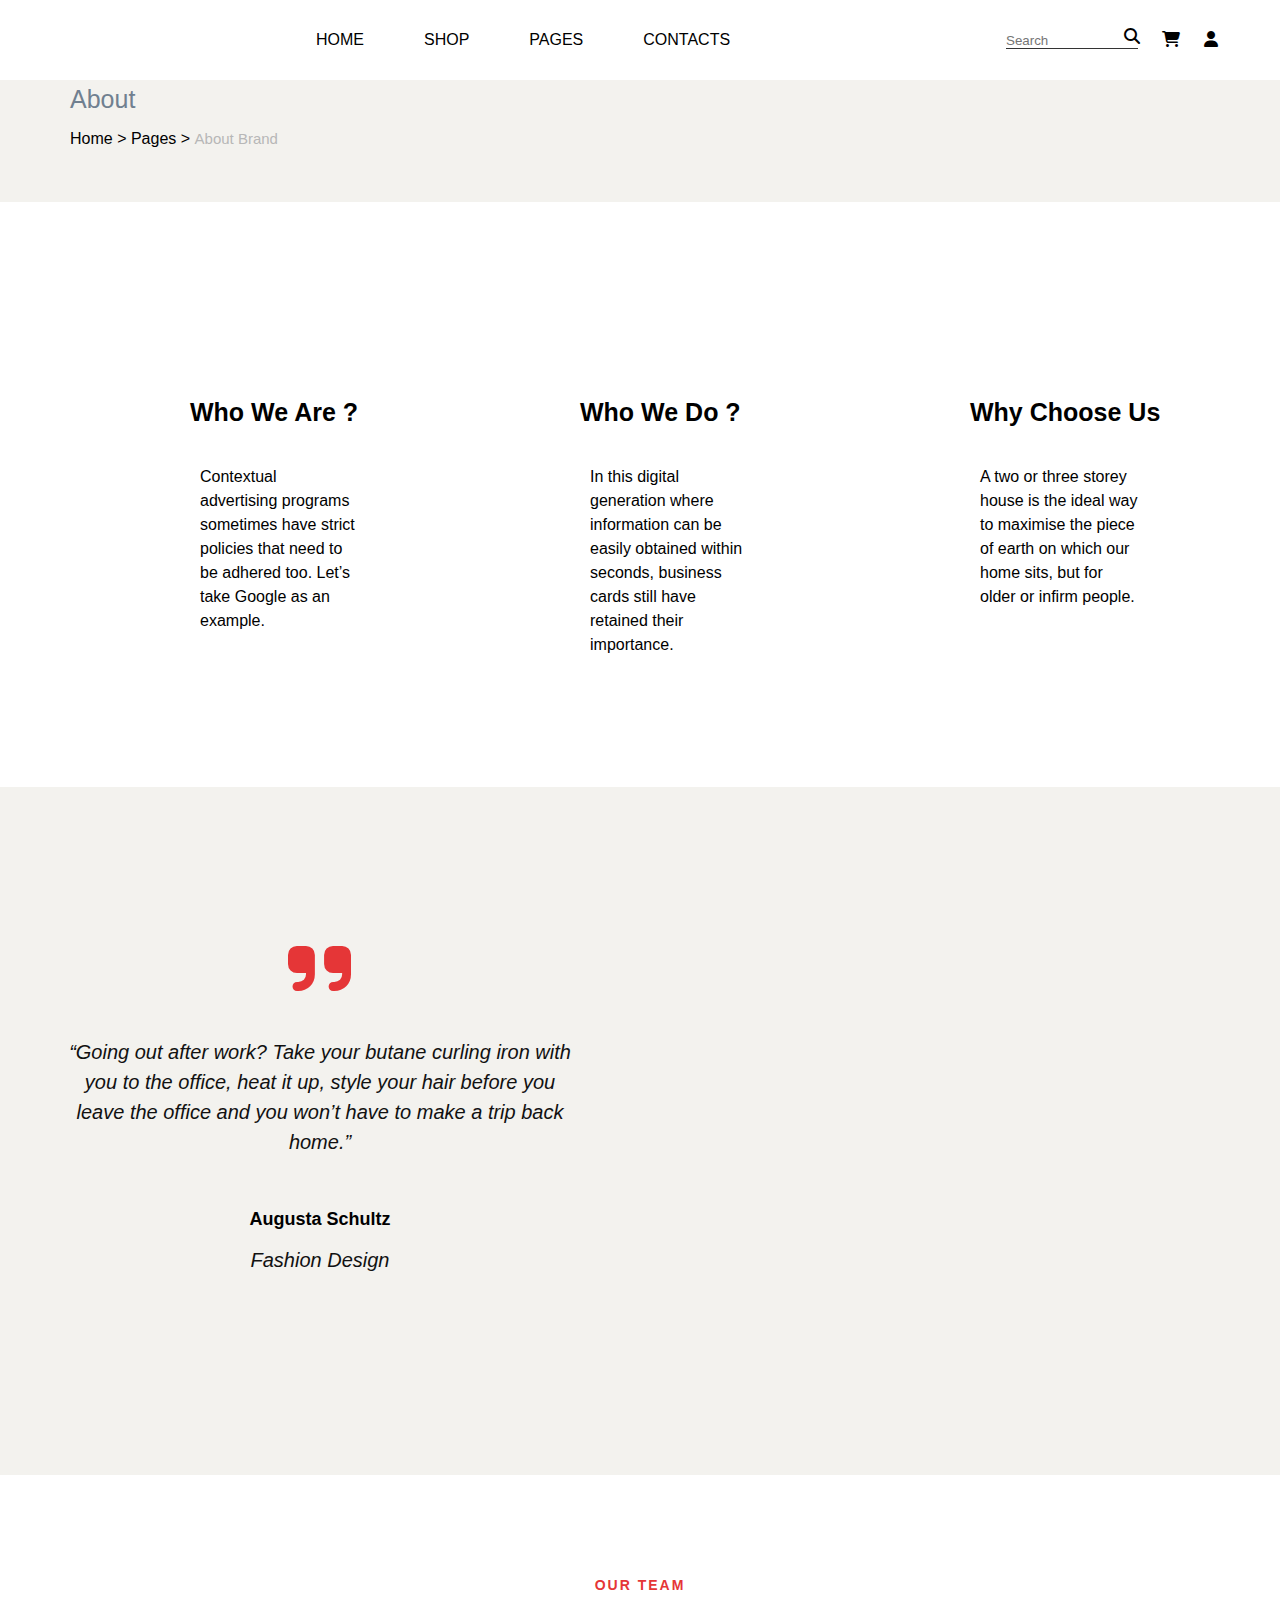
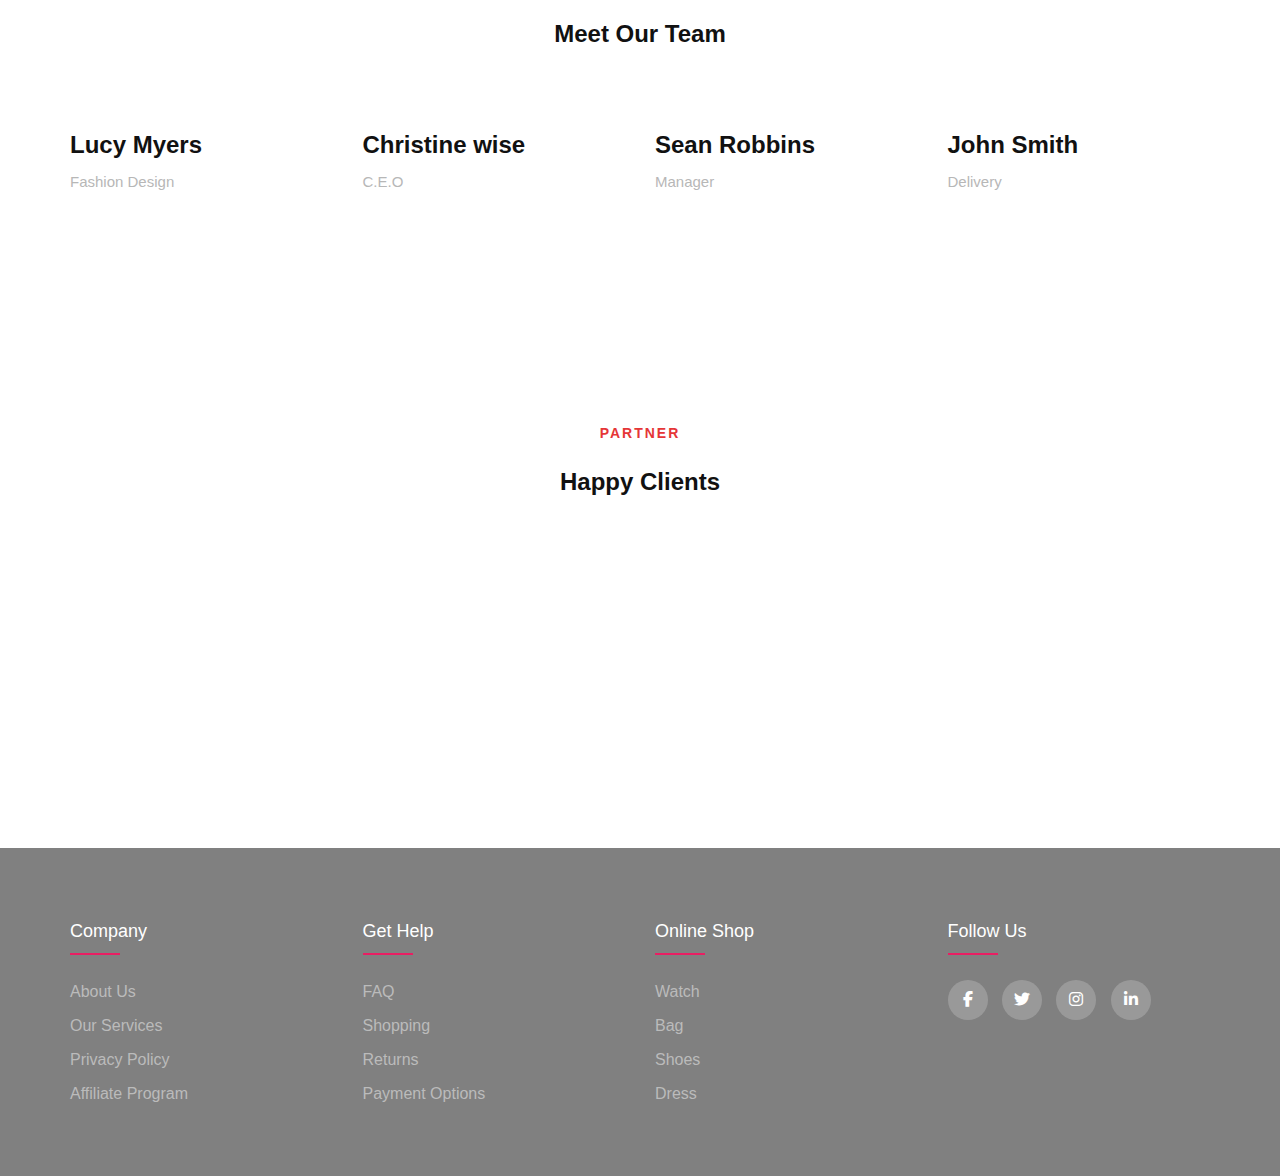
==== about.html @ eee7e08b "Add files via upload" ====
<!DOCTYPE html>
<html lang="en">
<head>
    <meta charset="UTF-8">
    <meta http-equiv="X-UA-Compatible" content="IE=edge">
    <meta name="viewport" content="width=device-width, initial-scale=1.0">
    <title>Document</title>
    <script src="https://ajax.googleapis.com/ajax/libs/jquery/3.6.0/jquery.min.js"></script>
   <script src="https://maxcdn.bootstrapcdn.com/bootstrap/3.4.1/js/bootstrap.min.js"></script>
    <link rel="stylesheet" href="index.css">
    <link rel="stylesheet" href="https://cdnjs.cloudflare.com/ajax/libs/font-awesome/6.1.1/css/all.min.css">
    <LINk rel="stylesheet" href="style.css"></LINk>
</head>
<body>
    <header>

        <div class="logo">
            <a href="menu.html"> <img src="uploads/1.png" alt=""></a> 
        </div>

        <div class="menu">
          <li><a href="menu.html">HOME</a></li>
          <li><a href="cartegory.html">SHOP</a></li>
          <li><a href="">PAGES</a>
            <ul class="sub-menu">
                <li><a href="about.html">About Brand</a></li>
                <li><a href="cart.html">Shopping Cart</a></li>
                <li><a href="Blog.html">Blog</a></li>
            </ul>


        </li>
             
          <li><a href="contacts.html">CONTACTS</a></li>
        </div>

        <div class="other">

            <li><input placeholder="Search" type="text"><i class="fa-solid fa-magnifying-glass"></i></li>
            <li><a href=""><i class="fa-solid fa-cart-shopping"></i></a></li>
            <li><a href=""><i class="fa-solid fa-user"></i></a></li>
            
        </div>
    </header>
     
    <section class="breadcrumb-option">
         <div class="container">
           <div class="row">
             <div class="col-lg-12">
         <div class="breadcrumb__text">
             <h4>About</h4>
         <div class="breadcrumb__links">
             <a href="./index.html">Home > </i></a>
            <a href="./shop.html">Pages ></i></a>
             <span>About Brand</span>
        </div>
        </div>
        </div>
        </div>
        </div>
        </section>



 
    <section class="about spad">
        <div class="container">
        <div class="row">
        <div class="col-lg-12">
        <div class="about__pic">
        <img src="uploads/BIA 1.jpg" alt="" data-pagespeed-url-hash="4260537374" onload="pagespeed.CriticalImages.checkImageForCriticality(this);">
        </div>
        </div>
        </div>
        <div class="row">
        <div class="col-lg-4 col-md-4 col-sm-6">
        <div class="about__item">
        <h4>Who We Are ?</h4>
        <p>Contextual advertising programs sometimes have strict policies that need to be adhered too.
        Let’s take Google as an example.</p>
        </div>
        </div>
        <div class="col-lg-4 col-md-4 col-sm-6">
        <div class="about__item">
        <h4>Who We Do ?</h4>
        <p>In this digital generation where information can be easily obtained within seconds, business
        cards still have retained their importance.</p>
        </div>
        </div>
        <div class="col-lg-4 col-md-4 col-sm-6">
        <div class="about__item">
        <h4>Why Choose Us</h4>
        <p>A two or three storey house is the ideal way to maximise the piece of earth on which our home
        sits, but for older or infirm people.</p>
        </div>
        </div>
        </div>
        </div>
        </section>

 <section class="testimonial">
 <div class="container-fluid"> 
    <div class="row">
        <div class="col-lg-6 p-0">
         <div class="testimonial__text">
            <span ><i class="fa-solid fa-quote-right"></i></span>
             <p>“Going out after work? Take your butane curling iron with you to the office, heat it up,
            style your hair before you leave the office and you won’t have to make a trip back home.”
            </p>
               <div class="testimonial__author">
                <div class="testimonial__author__pic">
                  <img src="uploads/avatar.webp" alt="" data-pagespeed-url-hash="1833833429" onload="pagespeed.CriticalImages.checkImageForCriticality(this);">
                </div>
            <div class="testimonial__author__text">
              <h5>Augusta Schultz</h5>
              <p>Fashion Design</p>
             </div>
      </div>
        </div>
            </div>
             <div class="col-lg-6 p-0">
             <div class="testimonial__pic set-bg" >
                <img src="uploads/bia2 (1).jpg" alt="">
              </div>
              </div>
         </div>
        </div>
    </section>
            <section class="team spad">
                <div class="container">
                    <div class="row">
                        <div class="col-lg-12">
                            <div class="section-title">
                                <span> Our Team</span>
                                <h2>Meet Our Team</h2>
                            </div>

                        </div>
                    </div>
                    <div class="row">
                        <div class="col-lg-3 col-md-6 col-sm-6 Images">
                            <div class="team__item">
                                <img src="uploads/ava.jpg" alt="">
                                <h4>Lucy Myers</h4>
                                <span>Fashion Design</span>
                            </div>
                        </div>


                        <div class="col-lg-3 col-md-6 col-sm-6 Images">
                            <div class="team__item">
                                <img src="uploads/ava1.jpg" alt="">
                                <h4>Christine wise</h4>
                                <span>C.E.O</span>
                            </div>
                        </div>

                        <div class="col-lg-3 col-md-6 col-sm-6 Images">
                            <div class="team__item">
                                <img src="uploads/ava2.jpg" alt="">
                                <h4>Sean Robbins</h4>
                                <span>Manager</span>
                            </div>
                        </div>



                        <div class="col-lg-3 col-md-6 col-sm-6 Images">
                            <div class="team__item">
                                <img src="uploads/ava.jpg" alt="">
                                <h4>John Smith</h4>
                                <span>Delivery</span>
                            </div>
                        </div>

                    </div>
                </div>
               
                
                </section>

<section class="clients spad">
    <div class="container">
        <div class="row">
         <div class="col-lg-12">
            <div class="section-title">
                 <span>Partner</span>
                <h2>Happy Clients</h2>
            </div>
        </div>
    </div>
            <div class="row">

            <div class="col-lg-3 col-md-4 col-sm-4 col-6">
                <a href="#" class="client__item"><img src="uploads/logo1.webp" alt=""></a>
            </div>

            <div class="col-lg-3 col-md-4 col-sm-4 col-6">
                <a href="#" class="client__item"><img src="uploads/logo2.webp" alt=""></a>
             </div>

            <div class="col-lg-3 col-md-4 col-sm-4 col-6">
                <a href="#" class="client__item"><img src="uploads/logo3.webp" alt=""></a>
             </div>
            <div class="col-lg-3 col-md-4 col-sm-4 col-6">
                <a href="#" class="client__item"><img src="uploads/logo4.webp" alt=""></a>
                   </div>
             <div class="col-lg-3 col-md-4 col-sm-4 col-6">
                <a href="#" class="client__item"><img src="uploads/logo5.webp" alt=""></a>
                </div>

            <div class="col-lg-3 col-md-4 col-sm-4 col-6">
                <a href="#" class="client__item"><img src="uploads/logo1.webp" alt=""></a>
            </div>
            <div class="col-lg-3 col-md-4 col-sm-4 col-6">
                <a href="#" class="client__item"><img src="uploads/logo6.webp" alt=""></a>
                </div>
                
            <div class="col-lg-3 col-md-4 col-sm-4 col-6">
                <a href="#" class="client__item"><img src="uploads/logo7.webp" alt=""></a>
                </div>
        </div>
            </div>
 </section>








    <!-- FOOTER -->
    <footer class="footer">
        <div class="container">
          <div class="row">
            <div class="footer-col">
              <h4>company</h4>
              <ul>
                <li><a href="#">About us</a></li>
                <li><a href="#">Our services</a></li>
                <li><a href="#">Privacy policy</a></li>
                <li><a href="#">Affiliate program</a></li>
              </ul>
            </div>
            <div class="footer-col">
              <h4>get help</h4>
              <ul>
                <li><a href="#">FAQ</a></li>
                <li><a href="#">Shopping</a></li>
                <li><a href="#">Returns</a></li>
                <li><a href="#">Payment options</a></li>
              </ul>
            </div>
            <div class="footer-col">
              <h4>online shop</h4>
              <ul>
                <li><a href="#">Watch</a></li>
                <li><a href="#">Bag</a></li>
                <li><a href="#">Shoes</a></li>
                <li><a href="#">Dress</a></li>
              </ul>
            </div>
            <div class="footer-col">
              <h4>Follow us</h4>
              <div class="social-links">
                <a href="#"><i class="fab fa-facebook-f"></i></a>
                <a href="#"><i class="fab fa-twitter"></i></a>
                <a href="#"><i class="fab fa-instagram"></i></a>
                <a href="#"><i class="fab fa-linkedin-in"></i></a>
              </div>
            </div>
          </div>
        </div>
     </footer>
</body>





</html>
---- index.css ----
* {
    margin: 0;
    padding: 0;
    box-sizing: border-box;
    font-family: Arial, Helvetica, sans-serif;
}

li {
    list-style: none;
}

a {
    text-decoration: none;
    color: black;
}

header {
    display: flex;
    justify-content: space-between;
    padding: 0px 50px;
    height: 80px;
    align-items: center;
    position: fixed;
    top: 0;
    left: 0;
    z-index: 1;
    background: #C0C0C0;
    width: 100%;
}

header:hover {
    background: rgba(255, 255, 255, 1);
}

header.sticky {
    background: rgba(255, 255, 255, 1);

}

.d-none {
    display: none !important;
}

.d-block {
    display: block !important;
}

.logo {
    flex: 1;
    width: 300px;
    ;
    height: auto;
    background: transparent;


}

.logo img {
    height: 90px;
}

.menu {
    flex: 3;
    display: flex;
}

.menu>li {
    padding: 0 30px;
    position: relative;
}

.menu>li:hover .sub-menu {

    visibility: visible;
    top: 45px;
}

.sub-menu {
    position: absolute;
    border: 1px solid #ccc;
    width: 150px;
    visibility: hidden;
    top: 60px;
    transition: 0.3s;
    z-index: 1;
    background: black;
}

.sud-menu ul {
    padding-left: 12px;
}

.sud-menu ul a {
    font-weight: normal;
    font-size: 12px;

}

.sub-menu a {
    color: #dddddd;
}

menu>li>a {
    font-size: 20px;
    color: black;
    display: block;
    line-height: 20px;
}

.other {
    flex: 1;
    display: flex;

}

.other>li {
    padding: 0 12px;
}

.other>li:first-child {
    position: relative;
}

.other>li:first-child input {
    border: none;
    width: 100%;
    border-bottom: 1px solid #333;
    background: transparent;
    outline: none;
}

.other>li:first-child i {
    position: absolute;
    right: 10px;
}

#slider {
    padding-bottom: 30px;
    border-bottom: 2px solid #000;
    overflow: hidden;
}

.aspect-ratio-169 {
    display: block;
    position: relative;
    padding-top: 56.25%;
    transition: 0.3s;

}

.aspect-ratio-169 img {
    display: block;
    position: absolute;
    width: 100%;
    height: 100%;
    top: 0;
    left: 0;
}

.dot-container {
    position: absolute;
    height: 30px;
    width: 100%;
    display: flex;
    align-items: center;
    text-align: center;
    justify-content: center;
}

.dot {
    height: 15px;
    width: 15px;
    background-color: #ccc;
    border-radius: 50%;
    margin-right: 12px;
    cursor: pointer;
}

.dot.active {
    background-color: #333;
}

/* CSS SẢN PHẨM*/
#wraper {
    max-width: 1170px;
    margin: 0 auto;
}

h3 {
    font-size: 18px;
    color: black;
    padding: 10px 20px;
    text-transform: uppercase;
    border: 1px solid black;
    display: inline-block;

}

.headline {
    text-align: center;
    margin: 40px 0;
}

ul.products {
    display: flex;
    flex-wrap: wrap;
    justify-content: space-between;
    list-style: none;
}

ul.products li {
    flex-basis: 25%;
    padding-left: 15px;
    padding-right: 15px;
    box-sizing: border-box;
    margin-bottom: 30px;
}

ul.products li img {
    max-width: 100%;
    height: auto;
}

ul.products li .products-top a.buy-now {
    text-transform: uppercase;
    text-decoration: none;
    text-align: center;
    display: block;
    background-color: black;
    color: azure;
    padding: 10px 0;
    position: absolute;
    bottom: -36px;
    width: 100%;
    transition: 0.25s ease-in-out;
    opacity: 0.85;
}

ul.products li :hover a.buy-now {
    bottom: 0px;
}


ul.products li .products-top .produc-thumb img {
    display: block;
}


ul.products li:hover .products-top .produc-thumb img {

    filter: opacity(80%);
}


ul.products li .products-top {
    position: relative;
    overflow: hidden;
}

ul.products li .products-info {
    padding: 10px 0;
}

ul.products li .products-info a {
    display: block;
    text-decoration: none;
}

ul.products li .products-info a.products-cat {
    font-size: 11px;
    text-transform: uppercase;
    color: gray;
    padding: 3px 0;

}

ul.products li .products-info a.products-name {
    color: black;
    padding: 3px 0;
}

ul.products li .products-info .products-price {
    color: #111;
    padding: 2px 0;
    font-weight: 600;

}

/*Css cartegory*/


.row {
    display: flex;
    flex-wrap: wrap;

}

.cartegory {
    padding: 100px 0 0;
}

.cartegory-top {
    margin-bottom: 50px;
}

.cartegory-top p {
    margin: 0 12px;
    font-size: 15px;
}

.cartegory-left {
    width: 20%;
}

.cartegory-right {
    width: 80%;
}

.cartegory-right-top-item:first-child {
    flex: 2;
    font-size: 18px;
    font-weight: bold;
}

.cartegory-right-top-item {
    flex: 1;
    padding: 0 12px;
}

.cartegory-right-top-item button {
    width: 100%;
    padding: 10px 15px;
    justify-content: space-between;
    display: flex;
    border: 1px solid #dddddd;
    cursor: pointer;
}

.cartegory-right-top-item select {
    width: 100%;
    padding: 10px 15px;
    justify-content: space-between;
    display: flex;
    border: 1px solid #dddddd;
    cursor: pointer;

}

.cartegory-right-content {
    margin-top: 20px;
    justify-content: space-between;

}

.cartegory-right-content-item {
    width: calc(25% - 12px);
    text-align: center;
    padding: 12px 0;
}

.cartegory-right-content-item-h1 {
    font-size: 14px;
    margin-top: 6px;
    color: #333333;
}

.cartegory-right-content-item img {
    width: 100%;
}

.cartegory-right-content-item p {
    font-size: 20px;
}

.cartegory-right-bottom {
    justify-content: space-between;
    margin: 30px 0 20px;
    width: 100%;
}

.cartegory-right-bottom p {
    font-size: 17px;
}

.cartegory-left ul li {
    padding: 12px 0;
    list-style-type: none;
}

.cartegory-left ul li>a {
    color: black;
    font-size: 16px;
    font-weight: bold;
    text-decoration: none;


}

.cartegory-left ul li ul li {
    padding-left: 10px;
}


.cartegory-left ul li ul li a {
    color:gray;
}
.cartgory-right-bottom-items p  span {
    justify-content: space-between;
}

/*CSS THẺ TAG*/
.latest {
    padding-bottom: 55px;
}

.spad {
    padding-top: 100px;
}

section {
    display: block;
}

.section-title span {
    color: #e53637;
    font-size: 14px;
    font-weight: 700;
    text-transform: uppercase;
    letter-spacing: 2px;
    margin-bottom: 15px;
    display: block;
}

.section-title h2 {
    color: #111;
    font-weight: 700;
    line-height: 46px;
}

.section-title {
    margin-bottom: 45px;
    text-align: center;
}

.row {


    display: flex;
    -ms-flex-wrap: wrap;
    flex-wrap: wrap;
    margin-right: -15px;
    margin-left: -15px;
}

.col-lg-12 {
    position: relative;
    width: 100%;
    padding-right: 15px;
    padding-left: 15px;
    flex: 0 0 100%;
    max-width: 100%;
}

.col-lg-4 {
    width: 33.33333333%;
}

.blog__item {
    margin-bottom: 45px;
}

.blog__item__text {
    padding: 40px 5px 25px;
    margin: 0 30px;
    margin-top: -35px;
    background-color: white;
    transition: all, .3s;
    border: 20px black;
}

.blog__item__text span {
    color: #3d3d3d;
    font-size: 13px;
    display: block;
    margin-bottom: 10px;
}

h5 {
    margin: 0;
    font-size: 18px;
    font-family: "Nunito Sans", sans-serif;
}

.blog__item__text a {
    display: inline-block;
    color: #111;
    font-size: 13px;
    font-weight: 700;
    letter-spacing: 4px;
    text-transform: uppercase;
    padding: 3px 0;
    position: relative;
}

a {

    text-decoration: none;
    background-color: transparent;
}




/*CSS FOOTER*/
@import url('https://fonts.googleapis.com/css2?family=Poppins:wght@300;400;500;600;700&display=swap');

body {
    line-height: 1.5;
    font-family: 'Poppins', sans-serif;
}

* {
    margin: 0;
    padding: 0;
    box-sizing: border-box;
}

.container {
    max-width: 1170px;
    margin: auto;
}

.row {
    display: flex;
    flex-wrap: wrap;
}

ul {
    list-style: none;
}

.footer {
    background-color: grey;
    padding: 70px 0;
}

.footer-col {
    width: 25%;
    padding: 0 15px;
}

.footer-col h4 {
    font-size: 18px;
    color: #ffffff;
    text-transform: capitalize;
    margin-bottom: 35px;
    font-weight: 500;
    position: relative;
}

.footer-col h4::before {
    content: '';
    position: absolute;
    left: 0;
    bottom: -10px;
    background-color: #e91e63;
    height: 2px;
    box-sizing: border-box;
    width: 50px;
}

.footer-col ul li:not(:last-child) {
    margin-bottom: 10px;
}

.footer-col ul li a {
    font-size: 16px;
    text-transform: capitalize;
    color: #ffffff;
    text-decoration: none;
    font-weight: 300;
    color: #bbbbbb;
    display: block;
    transition: all 0.3s ease;
}

.footer-col ul li a:hover {
    color: #ffffff;
    padding-left: 8px;
}

.footer-col .social-links a {
    display: inline-block;
    height: 40px;
    width: 40px;
    background-color: rgba(255, 255, 255, 0.2);
    margin: 0 10px 10px 0;
    text-align: center;
    line-height: 40px;
    border-radius: 50%;
    color: #ffffff;
    transition: all 0.5s ease;
}

.footer-col .social-links a:hover {
    color: #24262b;
    background-color: #ffffff;
}

/*responsive*/
@media(max-width: 767px) {
    .footer-col {
        width: 50%;
        margin-bottom: 30px;
    }
}

@media(max-width: 574px) {
    .footer-col {
        width: 100%;
    }
}

/*css cart */
.cart {
    padding: 100px 0;
}

.cart-top-wrap {
    display: flex;
    justify-content: center;
    align-items: center;
}

.cart-top {
    height: 2px;
    width: 70%;

    justify-content: space-between;
    background-color: white;
    display: flex;
    align-items: center;
    margin: 50px 0 100px;
}

.cart-top-item {
    width: 40px;
    height: 40px;
    border-radius: 50%;
    border: 11px solid #dddddd;
    display: flex;
    align-items: center;
    justify-content: center;
    background-color: white;
}

.cart-top-item-i {
    color: #dddddd;
}

.cart-top-cart {
    border: 1px solid #0db7ea;
}

.cart-top-cart i {
    color: #0db7ea;
}

.cart-content-left {
    flex: 2;
    padding: 12px;
}

.cart-content-left table {
    width: 100%;
    text-align: center;
}


.content-left table th.cart {
    padding-bottom: 30px;
    font-size: 12px;
    text-transform: uppercase;
    color: #333;
    border-bottom: 2px solid #dddddd;
    border-collapse: collapse;
}

.cart-content-left table p {
    font-size: 12px;
    color: #333;

}

.cart-content-left table input {
    width: 30px;
}

.cart-content-left table span {
    display: block;
    width: 20px;
    height: 20px;
    border: 1px solid#dddddd;
    cursor: pointer;
}

.cart-content-left {
    flex: 1;
    padding-left: 12px;
    border-left: 2px solid #dddddddd;
}


.cart-content-left td:first-child img {
    width: 130px;
}

.cart-content-left table td {
    padding: 20px 0;
    border-bottom: 2px solid #dddddddd;
}

.cart-content-left td:nth-child(2) {
    max-width: 130px;
}

.cart-content-left td:nth-child(3) img {
    width: 30px;

}



.cart-content-right {
    flex: 1;
    padding-left: 12px;
    border-left: 2px solid #dddddd;
}

.cart-content-right table {
    width: 100%;
}

.cart-content-right table th {
    padding-bottom: 30px;
    font-size: 12px;
    color: #333;
    border-collapse: collapse;
    border-bottom: 2px solid #dddddddd;

}

.cart-content-right table td {
    font-size: 12px;
    padding: 6px 0;
    color: #333;


}

.cart-content-right tr:nth-child(4) td {
    border-bottom: 2px solid #dddddddd;

}

.cart-content-right tr td:last-child {
    text-align: right;
}

.cart-content-right-text {
    margin: 20px 0;
    text-align: center;
}

.cart-content-right-text p {
    font-size: 12px;
    color: #333;

}

.cart-content-right-button {
    text-align: center;
    align-items: center;
}

.cart-content-right-button button {
    padding: 0 18px;
    height: 35px;
    cursor: pointer;
}

.cart-content-right-button button:first-child {
    background-color: #fff;
    border: 1px solid black;
    margin-right: 20px;
}

.cart-content-right-button button:first-child:hover {
    background-color: #ddd;
}

.cart-content-right-button button:last-child {
    background-color: #000;
    color: #fff;
    border: none;
    border: 1px solid black;
}

.cart-content-right-button button:last-child:hover {
    background-color: #dddddddd;
    color: black;
}

.cart-content-right-dangnhap {
    margin-top: 20px;
}

.cart-content-right-dangnhap p P {
    font-size: 12px;
    color: #333;
    font-weight: bold;
}



/*CSS ABAOUT BRAND*/




.breadcrumb-option {
    background: #f3f2ee;
    padding: 40px 0;
}

.col-lg-12 {

    flex: 0 0 100%;
    max-width: 100%;
    position: relative;
    width: 100%;
    padding-right: 15px;
    padding-left: 15px;
}

.breadcrumb__text h4 {
    color: #111;
    font-weight: 700;
    margin-bottom: 8px;
    font-size: 25px;
}

.breadcrumb__links span {
    font-size: 15px;
    color: #b7b7b7;
    display: inline-block;
}

.breadcrumb__links a {
    color: black;
    text-decoration: none;
}

/*css About*/
.about {
    padding-bottom: 70px;
}

.sapd {
    padding-top: 100px;
}

.about__pic img {
    min-width: 95%;
    padding-left: 140PX;
}

img {
    max-width: 100%;
    vertical-align: middle;
    border-style: none
}

.row {

    display: flex;

    flex-wrap: wrap;
    margin-right: -15px;
    margin-left: -15px;
}

.about__pic {
    margin-bottom: 35px;
}

.col-lg-12 {
    position: relative;
    width: 100%;
    padding-right: 15px;
    padding-left: 15px;
}

.col-lg-4 {
    flex: 0 0 33.333333%;
    max-width: 33.333333%;
}

.about__item {
    margin-bottom: 30px;
}

.about__item h4 {

    display: block;
    margin-block-start: 1.33em;
    font-size: 25px;
    margin-block-end: 1.33em;
    margin-inline-start: 0px;
    margin-inline-end: 0px;
    font-weight: bold;
    padding-left: 120px;

}

.about__item p {
    display: block;
    margin-block-start: 1em;
    margin-block-end: 1em;
    margin-inline-start: 0px;
    margin-inline-end: 0px;
    width: 80%;
    padding-left: 130px;
    justify-content: space-between;
}

.container {
    width: 100%;
    padding-right: 15px;
    padding-left: 15px;
    margin-right: auto;
    margin-left: auto;
}

.testimonial {
    background: rgb(243, 242, 238);
}

.container-fluid {
    width: 100%;
    padding-right: 15px;
    padding-left: 15px;
    margin-right: auto;
    margin-left: auto;
}

.col-lg-6 {
    position: relative;
    width: 100%;
}

.testimonial__text {
    padding: 130px 45px 175px;
    text-align: center;
}

.testimonial__text span {
    color: rgb(229, 54, 55);
    font-size: 72px;
}

.testimonial__text p {
    color: rgb(17, 17, 17);
    font-size: 20px;
    font-style: italic;
    line-height: 30px;
    padding-top: 12px;
    margin-bottom: 25px;
}

.testimonial__author {
    display: inline-block;
}

.p-0 {
    flex: 0 0 50%;
    max-width: 50%;
}

.set-bg {
    background-repeat: no-repeat;
    background-size: cover;
    background-position: center top;
}

.testimonial__pic {
    height: 600px;
}

.team {
    padding-bottom: 70px;
}

.spad {
    padding-top: 100px;
}

.section-title {
    margin-bottom: 45px;
    text-align: center;
}

.section-title span {
    color: #e53637;
    font-size: 14px;
    font-weight: 700;
    text-transform: uppercase;
    letter-spacing: 2px;
    margin-bottom: 15px;
    display: block;
}

.section-title h2 {
    color: #111;
    font-weight: 700;
    line-height: 46px;
}

.team__item {
    margin-bottom: 30px;
}

.team__item h4 {
    color: #111;
    font-weight: 700;
    margin-bottom: 8px;
    font-size: 24px;
}

.team__item span {
    font-size: 15px;
    display: block;
    color: #b7b7b7;
}

.team__item img {
    min-width: 100%;
    margin-bottom: 25px;
}

.col-lg-3 {
    position: relative;
    width: 25%;
    padding-right: 15px;
    padding-left: 15px;
}

.col-md-6 {
    position: relative;
    width: 25%;
    padding-right: 15px;
    padding-left: 15px;
}

.col-sm-6 {
    position: relative;
    width: 25%;
    padding-right: 15px;
    padding-left: 15px;

}

.clients {
    padding-top: 0;
    padding-bottom: 25px;
}

.col-lg-3 {
    flex: 0 0 25%;
    max-width: 25%;
    position: relative;
    width: 100%;
    padding-right: 15px;
    padding-left: 15px;
}

.col-md-4 {
    position: relative;
    width: 100%;
    padding-right: 15px;
    padding-left: 15px;

}

.col-sm-4 {
    position: relative;
    width: 100%;
    padding-right: 15px;
    padding-left: 15px;

}

.col-6 {
    position: relative;
    width: 100%;
    padding-right: 15px;
    padding-left: 15px;

}

.client__item {
    display: block;
    margin-bottom: 75px;
    text-align: center;
}

/* Điều hướng */
.breadcrumb-option {
    background: #f3f2ee;
    padding: 40px 0;
}

.col-lg-12 {

    flex: 0 0 100%;
    max-width: 100%;
    position: relative;
    width: 100%;
    padding-right: 15px;
    padding-left: 15px;
}

.breadcrumb__text h4 {
    color: slategray;
    font-weight: 150;
    margin-bottom: 8px;
    font-size: 25px;
    padding-top: 30px;

}

.breadcrumb__links span {
    font-size: 15px;
    color: #b7b7b7;
    display: inline-block;
}

.breadcrumb__links a {
    color: black;
    text-decoration: none;
}

/*CONTACTS*/
.map {
    height: 500px;

}

.map iframe {
    width: 100%;
}

.spad {
    padding-top: 100px;
    padding-bottom: 100px;
}

.col-lg-6 {

    flex: 0 0 50%;
    max-width: 50%;
    padding-right: 15px;
    padding-left: 15px;
    position: relative;
}

.col-md-6 {
    position: relative;
    width: 100%;
    padding-right: 15px;
    padding-left: 15px;
}

.contact__form input {
    height: 50px;
    width: 100%;
    border: 1px solid #e1e1e1;
    padding-left: 20px;
    font-size: 15px;
    color: #b7b7b7;
    margin-bottom: 30px;
}

.col-lg-12 {
    position: relative;
    width: 100%;
    padding-right: 15px;
    padding-left: 15px;
}

.contact__form textarea {
    height: 150px;
    width: 100%;
    border: 1px solid #e1e1e1;
    padding-left: 20px;
    padding-top: 12px;
    font-size: 15px;
    color: #b7b7b7;
    margin-bottom: 24px;
    resize: none;
}

.contact__form button {
    letter-spacing: 4px;
    padding: 14px 35px;
}

.site-btn {
    font-size: 14px;
    color: #fff;
    background: #111;
    font-weight: 700;
    border: none;
    text-transform: uppercase;
    display: inline-block;
    padding: 14px 30px;
}

.contact__text .section-title {
    text-align: left;
    margin-bottom: 40px;
}

.section-title span {
    color: #e53637;
    font-size: 14px;
    font-weight: 700;
    text-transform: uppercase;
    letter-spacing: 2px;
    margin-bottom: 15px;
    display: block;
}

.contact__text .section-title h2 {
    font-size: 48px;
    margin-bottom: 18px;
}

.section-title h2 {
    color: #111;
    font-weight: 700;
    line-height: 46px;
}

.contact__text .section-title p {
    color: #707070;
    line-height: 26px;
    margin-bottom: 0;
}

.contact__text ul li {
    list-style: none;
    margin-bottom: 26px;
}

.contact__text ul {

    display: block;
    list-style-type: disc;
    margin-block-start: 1em;
    margin-block-end: 1em;
    margin-inline-start: 0px;
    margin-inline-end: 0px;
    padding-inline-start: 40px;

}

.contact__text li {
    display: list-item;

}

.contact__text ul li h4 {
    color: #111;
    font-weight: 700;
    margin-bottom: 8px;
}
---- style.css ----
.set-bg {
    background-repeat: no-repeat;
    background-size: cover;
    background-position: top center;
}
.col-lg-12 {
    flex: 0 0 100%;
    max-width: 100%;
    position: relative;
    width: 100%;
    padding-right: 15px;
    padding-left: 15px;
}
.breadcrumb-blog h2 {
    color: #ffffff;
    font-size: 60px;
    font-weight: 700;
    padding-top: 120px;
}
.breadcrumb-blog{
 text-align: center;
  align-items: center;
 justify-content: center;
 height: 350px;
 -webkit-box-align: center;
 -webkit-box-pack: center;
}
.set-bg {
    background-repeat: no-repeat;
    background-size: cover;
    background-position: top center;
}

.breadcrumb-option {
    background: #f3f2ee;
    padding: 51px 0;
}


/* PRODUCT*/
.product{
    padding: 100px 0;
}
.product-content-left {
    width:50% ;
}
.product-content-left-big-img {
    width: 80%;
   padding-right: 20px;
  

}

.product-content-left-big-img img  {
    width: 100%;
    

}
.product-content-left-small-img {
    width: 20%;

}

.product-content-left-small-img img {
  width: 100%;
  cursor: pointer;
}












.product-content-right {
    width: 50%;
    padding-left: 40px;
}

.product-content-right-product-name h1{
    font-size: 16px;
}
.product-content-right-product-name p {
    color: #cccccc;
    font-size: 12px;
}
.product-content-right-product-price {
    margin: 12px 0;
    font-size: 20px;
    font-weight: bold;
}
.product-content-right-product-color img{
    width: 30px;
    height: 30px;
    border-radius: 50%;
}

.product-content-right-product-color-img{
    height: 40px;
    width: 40px;
    border: 1px solid #333;
    display: flex;
    align-items: center;
    justify-content: center;
    margin: 12px 0;
}
.size span {
    display: inline-block;
    padding: 3px 6px;
    border: 1px solid #dddddd;
    margin: 12px 10px 0 ;
    cursor: pointer;

}
.quantity {
    display: flex;
    margin-bottom: 20px;
}
.quantity p {
    padding-top: 5px;
}
.quantity input {
    width: 40px;
    padding-left: 3px;
    padding-top: 5px;
  
}
.product-content-right-product-button button {
    width: 150px;
    height: 40px;
    display: block;
    margin: 20px 0 12px;
    transition: all 0.3ss ease;
}
.product-content-right-product-button button:first-child {
    display: flex;
    justify-content: space-evenly;
    align-items: center;
    background-color: white;
    border: 2px solid black;
    cursor: pointer;

}
.product-content-right-product-button button:first-child:hover {
    background-color: black;
    color: #ffff;
}
.product-content-right-product-button button:last-child {
border:2px solid #bf8a49;
color: #bf8a49;
background-color: #ffff;
cursor: pointer;
}
.product-content-right-product-icon{
display: flex;

}
.product-content-right-product-icon-item {
    display: flex;
margin-right: 12px;
justify-content: center;
align-items: center;
}
.product-content-right-product-icon-item i {
    font-size: 12px;
    margin-right: 6px;
}
.product-content-right-product-bottom{
    padding-top: 40px;
    border-top: 1px solid #dddddd;
    position: relative;
    
}
.product-content-right-bottom-top {
    position: absolute;
    width: 30px;
    border: 1px solid #dddddd;
    display: flex;
    justify-content: center;
    align-items: center;
    background-color: #fff;
    top: -15px;
    left: 50%;
    border-radius: 50%;
    transform: translateX(-50%);
    cursor: pointer;
   
}
.product-content-right-bottom-content-title {
    border-bottom: 2px solid #dddddd;
    

}
.product-content-right-product-bottom-content-title-item {
    padding: 18px;
    cursor: pointer;
    margin-right: 6px;
}
.product-content-right-product-bottom-content-title-item p {
    font-size: 12px;
}
.product-content-right-bottom-content {
    padding-top: 30px;
}
.product-content-right-bottom-content {
    font-size: 12px;

}
.product-content-right-bottom-content-baoquan {
    display: none;
}
.activeB {
    display: none;
}
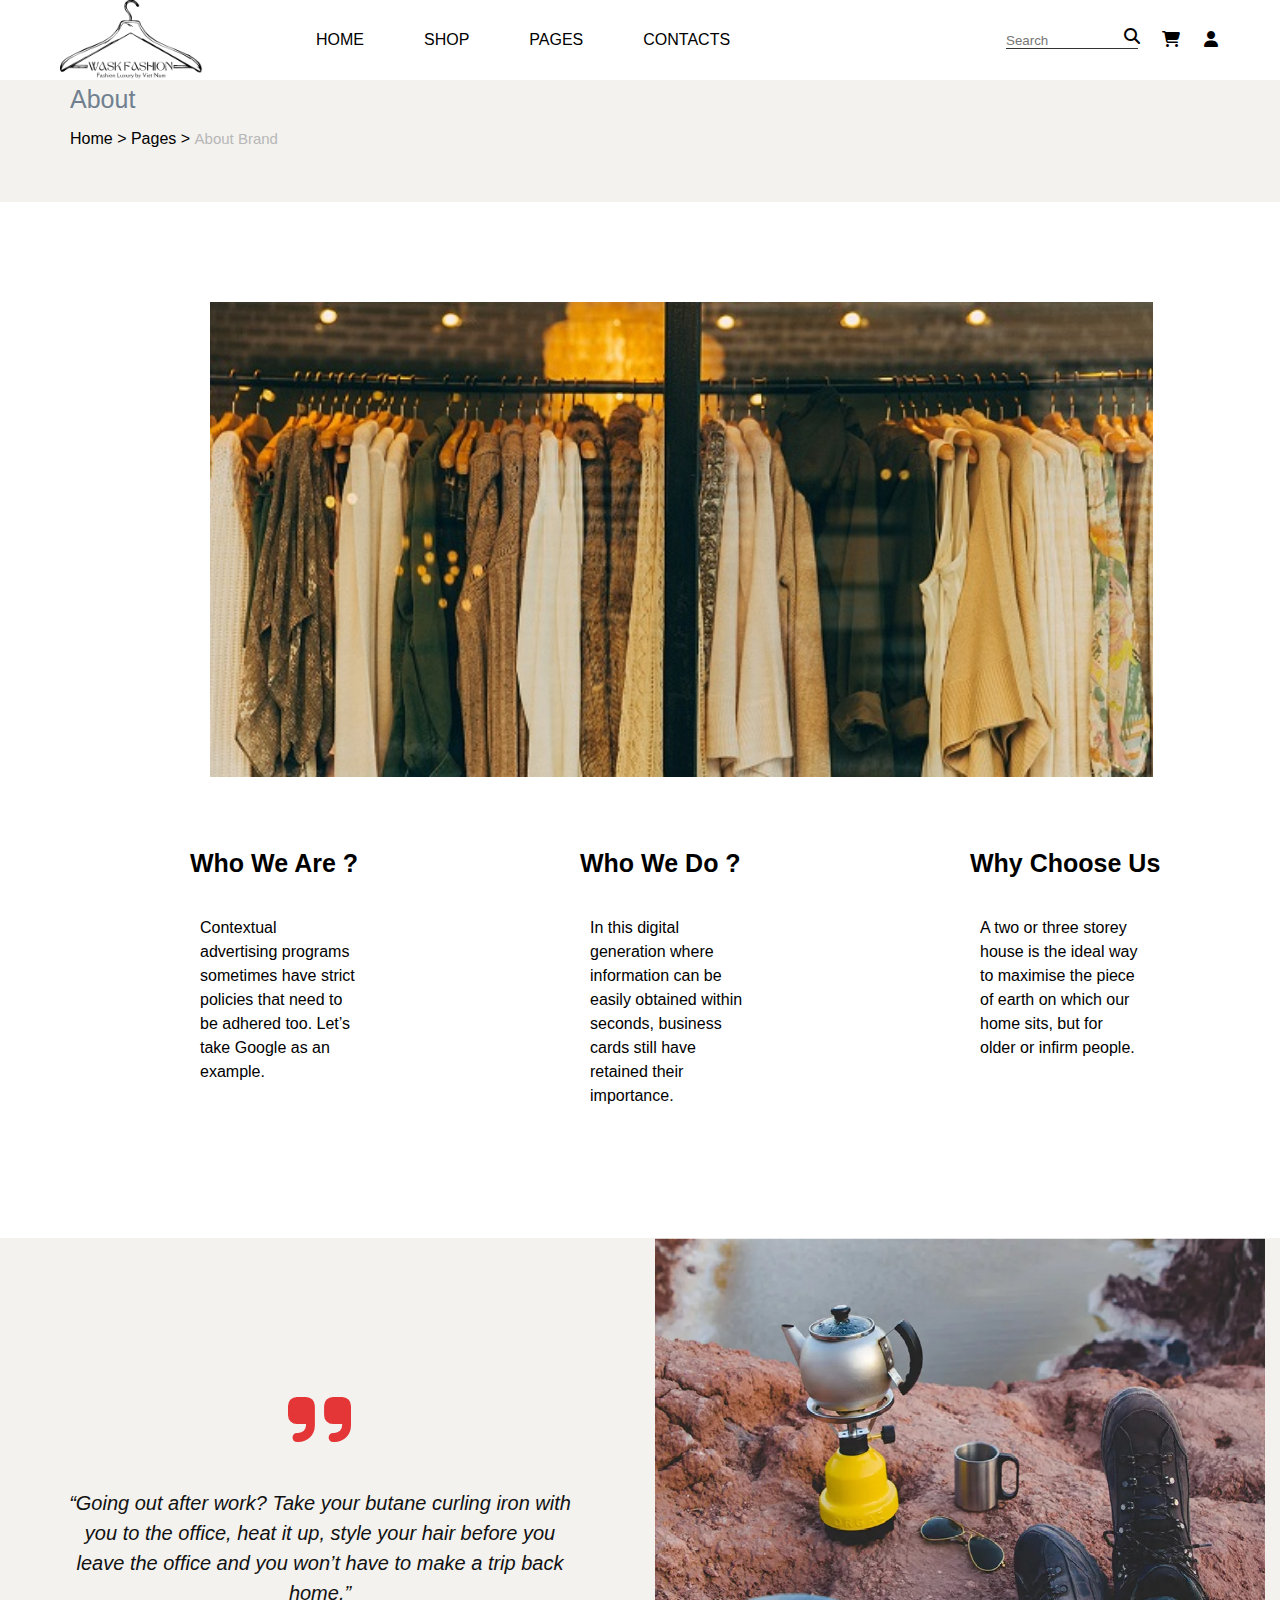
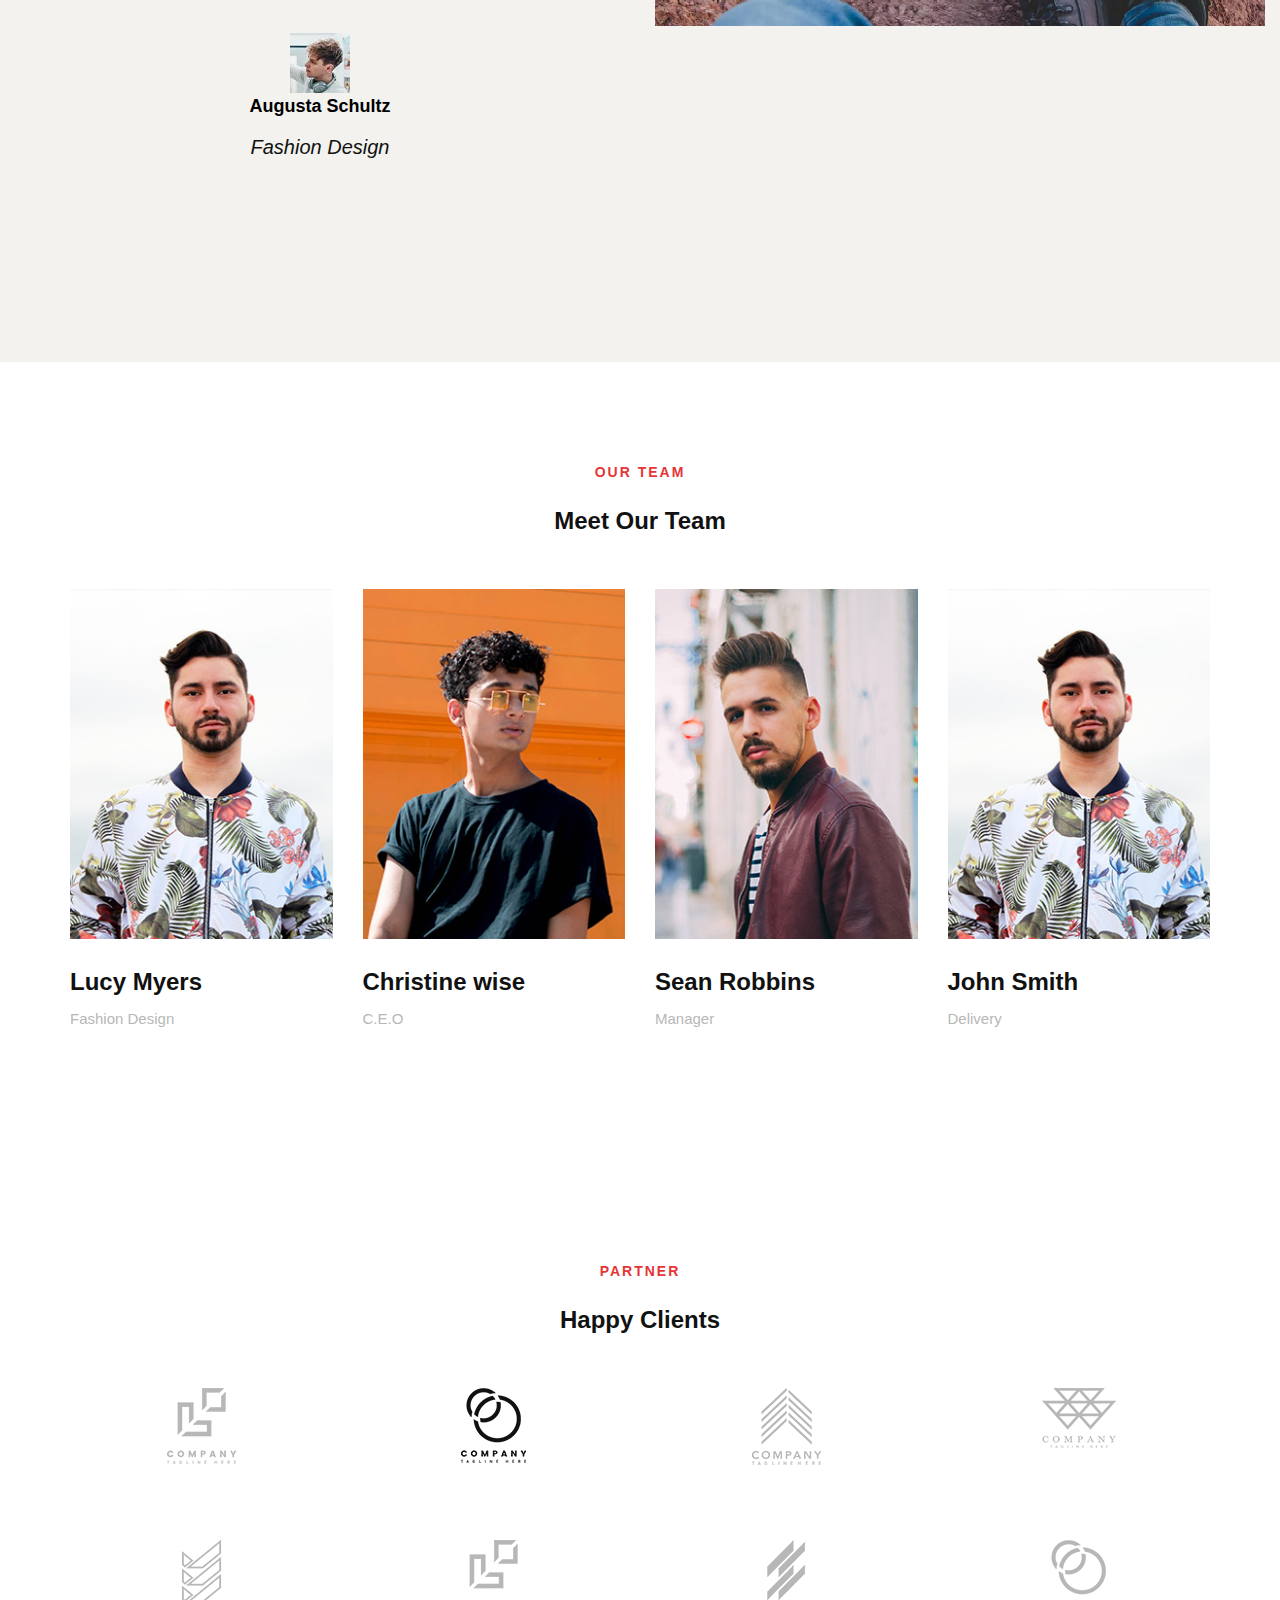
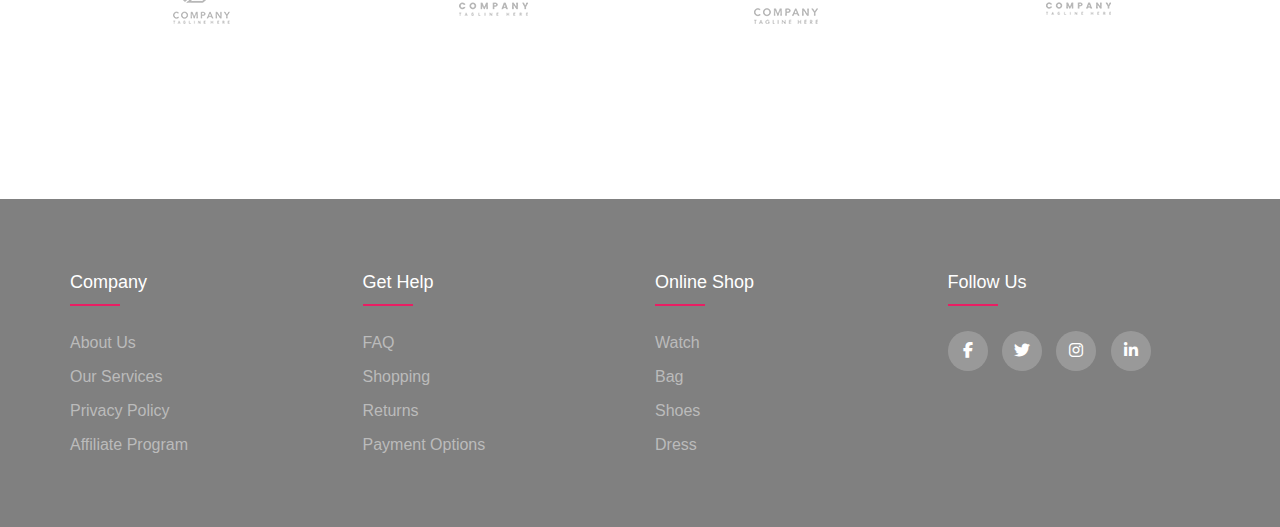
==== commit d908ba90: "Add files via upload" ====
--- a/about.html
+++ b/about.html
@@ -15,11 +15,11 @@
     <header>
 
         <div class="logo">
-            <a href="menu.html"> <img src="uploads/1.png" alt=""></a> 
+            <a href="index.html"> <img src="uploads/1.png" alt=""></a> 
         </div>
 
         <div class="menu">
-          <li><a href="menu.html">HOME</a></li>
+          <li><a href="index.html">HOME</a></li>
           <li><a href="cartegory.html">SHOP</a></li>
           <li><a href="">PAGES</a>
             <ul class="sub-menu">
